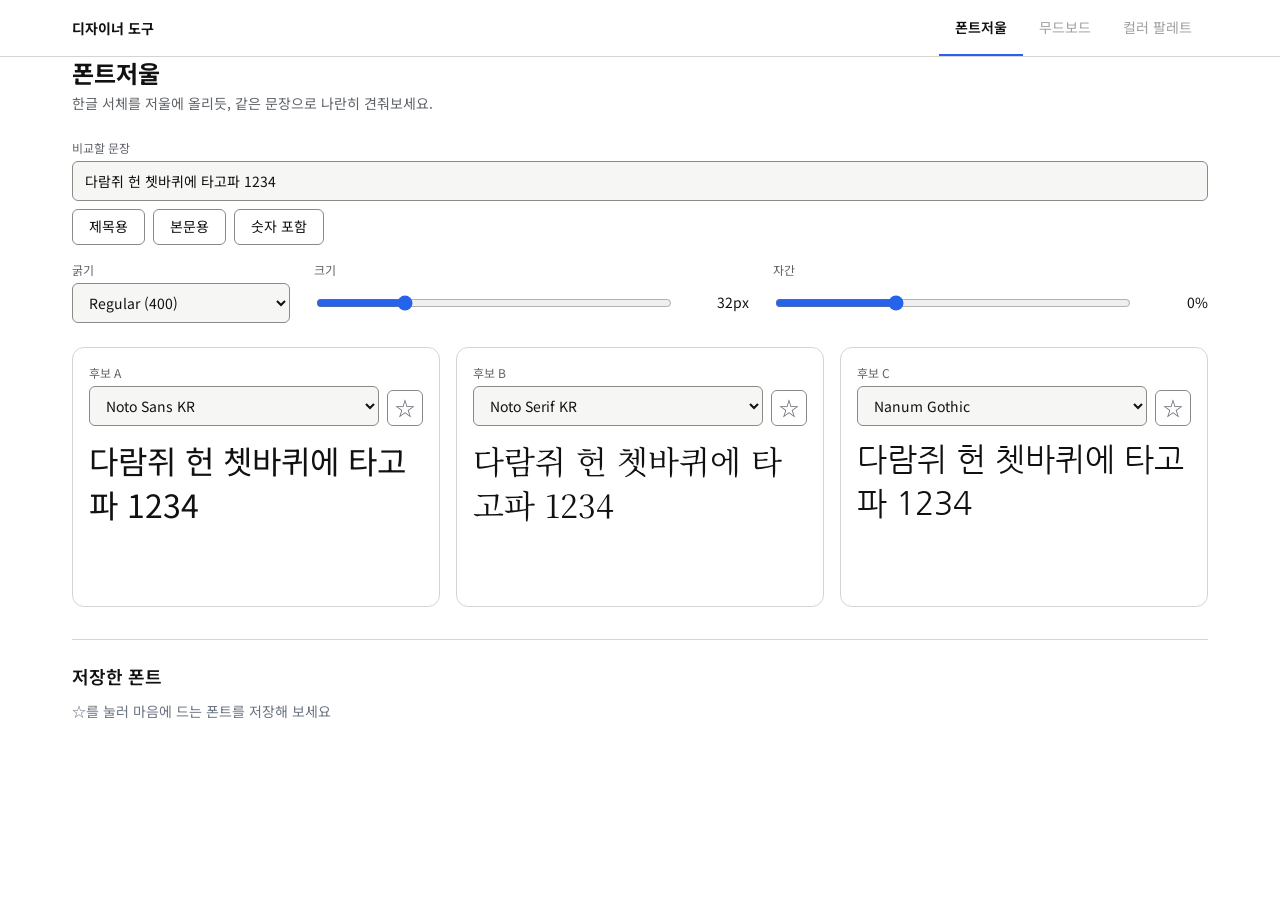
==== font/index.html @ b9d4577f "1차 작업" ====
<!doctype html>
<html lang="ko">
<head>
<meta charset="utf-8">
<meta name="viewport" content="width=device-width, initial-scale=1">
<title>폰트저울</title>
<link rel="preconnect" href="https://fonts.googleapis.com">
<link rel="preconnect" href="https://fonts.gstatic.com" crossorigin>
<!-- UI 서체 (공통) -->
<link rel="stylesheet" href="https://fonts.googleapis.com/css2?family=Noto+Sans+KR:wght@400;600;700&display=swap">
<!-- 디자인 토큰은 app/tokens.css에서만 정의 -->
<link rel="stylesheet" href="../app/tokens.css">
<style>
  /* [가정] app/tokens.css에 글자 크기 토큰이 없어 임시로 둠. 공통 변경 브랜치에서 app/tokens.css로 옮길 것 */
  :root {
    --text-title-size: 24px;   --text-title-weight: 700;   --text-title-lh: 1.3;
    --text-heading-size: 18px; --text-heading-weight: 600; --text-heading-lh: 1.4;
    --text-body-size: 14px;    --text-body-weight: 400;    --text-body-lh: 1.6;
    --text-caption-size: 12px; --text-caption-weight: 400; --text-caption-lh: 1.5;
  }

  * { box-sizing: border-box; }
  body {
    margin: 0; background: var(--color-bg); color: var(--color-text);
    font-family: var(--font-ui); font-size: var(--text-body-size);
    line-height: var(--text-body-lh);
  }
  button, input, select { font: inherit; color: inherit; }
  :focus-visible { outline: 2px solid var(--color-accent); outline-offset: 2px; }

  .wrap { max-width: 1200px; margin: 0 auto; padding: 0 var(--space-6); }
  @media (max-width: 640px) { .wrap { padding: 0 var(--space-4); } }

  /* 헤더 + 탭 */
  header { border-bottom: 1px solid var(--color-border); }
  header .wrap { display: flex; align-items: center; justify-content: space-between; gap: var(--space-4); height: 56px; }
  .brand { font-weight: 700; white-space: nowrap; }
  nav { display: flex; overflow-x: auto; }
  .tab {
    padding: var(--space-3) var(--space-4); border: 0; background: none; cursor: pointer;
    color: var(--color-text-sub); white-space: nowrap; border-bottom: 2px solid transparent;
    height: 56px;
  }
  .tab:hover { color: var(--color-text); }
  .tab[aria-selected="true"] { color: var(--color-text); font-weight: 600; border-bottom-color: var(--color-accent); }
  .tab[aria-disabled="true"] { cursor: not-allowed; opacity: .6; }

  main { padding: var(--space-5) 0 var(--space-6); }
  h1 { margin: 0; font-size: var(--text-title-size); font-weight: var(--text-title-weight); line-height: var(--text-title-lh); }
  .intro { margin: var(--space-1) 0 var(--space-5); color: var(--color-text-sub); }
  h2 { margin: 0 0 var(--space-3); font-size: var(--text-heading-size); font-weight: var(--text-heading-weight); line-height: var(--text-heading-lh); }

  /* 입력 */
  label, .label { display: block; margin-bottom: var(--space-1); color: var(--color-text-sub); font-size: var(--text-caption-size); line-height: var(--text-caption-lh); }
  .field { min-width: 0; }
  input[type="text"], select {
    width: 100%; height: 40px; padding: 0 var(--space-3);
    background: var(--color-surface); border: 1px solid var(--color-border-strong); border-radius: var(--radius-sm);
  }
  input[type="text"]:focus, select:focus { outline: none; border-color: var(--color-accent); }
  .samples { display: flex; flex-wrap: wrap; gap: var(--space-2); margin-top: var(--space-2); }
  .controls { display: grid; grid-template-columns: 1fr 2fr 2fr; gap: var(--space-5); margin-top: var(--space-4); }
  @media (max-width: 760px) { .controls { grid-template-columns: 1fr; gap: var(--space-4); } }

  .btn {
    height: 36px; padding: 0 var(--space-4); background: var(--color-bg);
    border: 1px solid var(--color-border-strong); border-radius: var(--radius-sm); cursor: pointer;
  }
  .btn:hover { background: var(--color-surface); }
  .btn:active { background: var(--color-border); }
  .btn-icon { width: 36px; padding: 0; }
  .btn-text { border-color: transparent; background: none; color: var(--color-text-sub); }

  /* 슬라이더 */
  .slider { display: flex; align-items: center; gap: var(--space-3); height: 40px; }
  .slider input { flex: 1; accent-color: var(--color-accent); }
  .slider output { min-width: 4.5em; text-align: right; font-variant-numeric: tabular-nums; }

  /* 비교 카드 */
  .cards { display: grid; grid-template-columns: repeat(3, minmax(0, 1fr)); gap: var(--space-4); margin-top: var(--space-5); }
  @media (max-width: 900px) { .cards { grid-template-columns: 1fr; } }
  .card {
    background: var(--color-bg); border: 1px solid var(--color-border); border-radius: var(--radius-md);
    padding: var(--space-4); display: flex; flex-direction: column; gap: var(--space-3); min-height: 260px;
  }
  .card-head { display: flex; gap: var(--space-2); align-items: flex-end; }
  .card-head .field { flex: 1; }
  .star { color: var(--color-text-sub); font-size: 20px; line-height: 1; }
  .star[aria-pressed="true"] { color: var(--color-accent); }
  .sample { flex: 1; overflow-wrap: anywhere; line-height: 1.4; min-height: 3em; }
  .skeleton { flex: 1; min-height: 80px; background: var(--color-surface); border-radius: var(--radius-sm); }
  .note { margin: 0; font-size: var(--text-caption-size); line-height: var(--text-caption-lh); color: var(--color-text-muted); }
  .error { color: var(--color-danger); }
  .empty { flex: 1; display: flex; flex-direction: column; align-items: center; justify-content: center; gap: var(--space-3); text-align: center; color: var(--color-text-sub); }

  /* 저장 목록 */
  .saved { margin-top: var(--space-6); padding-top: var(--space-5); border-top: 1px solid var(--color-border); }
  .chips { display: flex; flex-wrap: wrap; gap: var(--space-2); }
  .saved .note { font-size: var(--text-body-size); color: var(--color-text-muted); }
</style>
</head>
<body>
<header>
  <div class="wrap">
    <div class="brand">디자이너 도구</div>
    <nav role="tablist" aria-label="서비스">
      <button class="tab" role="tab" aria-selected="true">폰트저울</button>
      <button class="tab" role="tab" aria-selected="false" aria-disabled="true" title="아직 만들지 않았어요">무드보드</button>
      <button class="tab" role="tab" aria-selected="false" aria-disabled="true" title="아직 만들지 않았어요">컬러 팔레트</button>
    </nav>
  </div>
</header>

<main class="wrap">
  <h1>폰트저울</h1>
  <p class="intro">한글 서체를 저울에 올리듯, 같은 문장으로 나란히 견줘보세요.</p>

  <section aria-label="비교 조건">
    <div class="field">
      <label for="text">비교할 문장</label>
      <input type="text" id="text" autocomplete="off" placeholder="비교할 문장을 입력하세요">
      <div class="samples" role="group" aria-label="샘플 문장">
        <button class="btn" data-sample="오늘의 추천 코스를 확인해 보세요">제목용</button>
        <button class="btn" data-sample="다람쥐 헌 쳇바퀴에 타고파. 키스의 고유조건은 입술끼리 만나야 하고 특별한 기술은 필요치 않다.">본문용</button>
        <button class="btn" data-sample="다람쥐 헌 쳇바퀴에 타고파 1234567890">숫자 포함</button>
      </div>
    </div>
    <div class="controls">
      <div class="field">
        <label for="weight">굵기</label>
        <select id="weight"></select>
      </div>
      <div class="field">
        <label for="size">크기</label>
        <div class="slider"><input type="range" id="size" min="12" max="96" step="1"><output for="size" id="sizeOut"></output></div>
      </div>
      <div class="field">
        <label for="track">자간</label>
        <div class="slider"><input type="range" id="track" min="-5" max="10" step="1"><output for="track" id="trackOut"></output></div>
      </div>
    </div>
  </section>

  <section class="cards" id="cards" aria-label="후보 폰트 비교"></section>

  <section class="saved" aria-label="저장한 폰트">
    <h2>저장한 폰트</h2>
    <div id="saved"></div>
  </section>
</main>

<script>
/* [가정] API 키 없이 쓰는 고정 후보 목록. 굵기 정보는 확인 전 값이라 실제 로딩 결과로 점검 필요 */
const FONTS = [
  { name: 'Noto Sans KR',     weights: [100,200,300,400,500,600,700,800,900] },
  { name: 'Noto Serif KR',    weights: [200,300,400,500,600,700,800,900] },
  { name: 'Gothic A1',        weights: [100,200,300,400,500,600,700,800,900] },
  { name: 'IBM Plex Sans KR', weights: [100,200,300,400,500,600,700] },
  { name: 'Nanum Gothic',     weights: [400,700,800] },
  { name: 'Nanum Myeongjo',   weights: [400,700,800] },
  { name: 'Gowun Batang',     weights: [400,700] },
  { name: 'Black Han Sans',   weights: [400] },
];
const WEIGHT_LABEL = {100:'Thin',200:'ExtraLight',300:'Light',400:'Regular',500:'Medium',600:'SemiBold',700:'Bold',800:'ExtraBold',900:'Black'};
const DEFAULTS = { text: '다람쥐 헌 쳇바퀴에 타고파 1234', weight: 400, size: 32, track: 0, slots: ['Noto Sans KR','Noto Serif KR','Nanum Gothic'], saved: [] };

/* 상태: localStorage에 보관 (막혀 있어도 화면은 동작) */
const KEY = 'fontscale.v1';
let state;
try { state = { ...DEFAULTS, ...JSON.parse(localStorage.getItem(KEY) || '{}') }; } catch { state = { ...DEFAULTS }; }
const save = () => { try { localStorage.setItem(KEY, JSON.stringify(state)); } catch {} };

const $ = (id) => document.getElementById(id);
const byName = (n) => FONTS.find(f => f.name === n);
const loadStatus = {}; // 'loading' | 'ok' | 'fail' (같은 폰트는 한 번만 요청)

function nearest(weights, w) { return weights.reduce((a, b) => Math.abs(b - w) < Math.abs(a - w) ? b : a); }

function loadFont(name) {
  if (loadStatus[name]) return;
  loadStatus[name] = 'loading';
  const f = byName(name);
  const link = document.createElement('link');
  link.rel = 'stylesheet';
  link.href = `https://fonts.googleapis.com/css2?family=${name.replace(/ /g, '+')}:wght@${f.weights.join(';')}&display=swap`;
  link.onerror = () => { loadStatus[name] = 'fail'; renderCards(); };
  link.onload = () => {
    // 글꼴 파일까지 실제로 받았는지 확인
    document.fonts.load(`${f.weights[0]} 16px "${name}"`, '가').then(
      (r) => { loadStatus[name] = r.length ? 'ok' : 'fail'; renderCards(); },
      () => { loadStatus[name] = 'fail'; renderCards(); });
  };
  document.head.appendChild(link);
}

function fontOptions(selected) {
  return `<option value="">폰트 선택</option>` +
    FONTS.map(f => `<option value="${f.name}"${f.name === selected ? ' selected' : ''}>${f.name}</option>`).join('');
}

function renderCards() {
  const wrap = $('cards');
  // 선택 창이 열려 있을 때 다시 그려지지 않도록 카드 내용만 갱신
  state.slots.forEach((name, i) => {
    let card = wrap.children[i];
    if (!card) {
      card = document.createElement('article');
      card.className = 'card';
      card.innerHTML = `
        <div class="card-head">
          <div class="field"><label for="slot${i}">후보 ${String.fromCharCode(65 + i)}</label><select id="slot${i}">${fontOptions(name)}</select></div>
          <button class="btn btn-icon star" aria-label="저장" aria-pressed="false">☆</button>
        </div>
        <div class="body"></div>`;
      card.querySelector('select').onchange = (e) => { state.slots[i] = e.target.value || null; save(); if (e.target.value) loadFont(e.target.value); renderCards(); renderSaved(); };
      card.querySelector('.star').onclick = () => toggleSaved(state.slots[i]);
      wrap.appendChild(card);
    }
    const f = name && byName(name);
    const star = card.querySelector('.star');
    const on = !!name && state.saved.includes(name);
    star.textContent = on ? '★' : '☆';
    star.setAttribute('aria-pressed', on);
    star.setAttribute('aria-label', on ? `${name} 저장 해제` : `${name} 저장`);
    star.disabled = !name; star.style.opacity = name ? 1 : .4;
    card.querySelector('select').value = name || '';

    const body = card.querySelector('.body');
    body.style.display = 'contents';
    if (!f) {
      body.innerHTML = `<div class="empty"><span>폰트를 검색해서 추가해 보세요</span><button class="btn">폰트 추가</button></div>`;
      body.querySelector('button').onclick = () => card.querySelector('select').focus();
      return;
    }
    const st = loadStatus[name];
    if (st === 'fail') {
      body.innerHTML = `<p class="note error">폰트를 불러오지 못했어요</p><div><button class="btn">다시 시도</button></div>`;
      body.querySelector('button').onclick = () => { delete loadStatus[name]; document.querySelectorAll(`link[href*="${name.replace(/ /g,'+')}"]`).forEach(l => l.remove()); loadFont(name); renderCards(); };
      return;
    }
    if (st !== 'ok') { body.innerHTML = `<div class="skeleton" aria-busy="true"></div>`; return; }
    const w = nearest(f.weights, state.weight);
    const sample = document.createElement('div');
    sample.className = 'sample';
    sample.textContent = state.text || ' ';
    sample.style.cssText = `font-family:"${name}",sans-serif;font-weight:${w};font-size:${state.size}px;letter-spacing:${state.track / 100}em`;
    body.replaceChildren(sample);
    if (w !== state.weight) {
      const n = document.createElement('p');
      n.className = 'note';
      n.textContent = `${WEIGHT_LABEL[state.weight]}을 지원하지 않아 ${WEIGHT_LABEL[w]}(${w})로 보여줘요`;
      body.appendChild(n);
    }
  });
}

function toggleSaved(name) {
  if (!name) return;
  state.saved = state.saved.includes(name) ? state.saved.filter(n => n !== name) : [...state.saved, name];
  save(); renderCards(); renderSaved();
}

function renderSaved() {
  const box = $('saved');
  if (!state.saved.length) { box.innerHTML = `<p class="note">☆를 눌러 마음에 드는 폰트를 저장해 보세요</p>`; return; }
  box.innerHTML = '<div class="chips"></div>';
  state.saved.forEach(name => {
    const b = document.createElement('button');
    b.className = 'btn'; b.textContent = name;
    b.title = '빈 비교 칸에 채우기';
    b.onclick = () => {
      if (state.slots.includes(name)) return;
      const i = state.slots.findIndex(s => !s);
      if (i < 0) return; // 빈 칸이 없으면 변경하지 않음
      state.slots[i] = name; save(); loadFont(name); renderCards();
    };
    box.firstChild.appendChild(b);
  });
}

function renderControls() {
  $('sizeOut').textContent = `${state.size}px`;
  $('trackOut').textContent = `${state.track > 0 ? '+' : ''}${state.track}%`;
}

/* 초기화 */
$('weight').innerHTML = [100,200,300,400,500,600,700,800,900].map(w => `<option value="${w}">${WEIGHT_LABEL[w]} (${w})</option>`).join('');
$('text').value = state.text; $('weight').value = state.weight; $('size').value = state.size; $('track').value = state.track;

$('text').oninput = (e) => { state.text = e.target.value; save(); renderCards(); };
$('weight').onchange = (e) => { state.weight = +e.target.value; save(); renderCards(); };
$('size').oninput = (e) => { state.size = +e.target.value; save(); renderControls(); renderCards(); };
$('track').oninput = (e) => { state.track = +e.target.value; save(); renderControls(); renderCards(); };
document.querySelectorAll('[data-sample]').forEach(b => b.onclick = () => { state.text = b.dataset.sample; $('text').value = state.text; save(); renderCards(); });
document.querySelectorAll('.tab[aria-disabled="true"]').forEach(t => t.onclick = (e) => e.preventDefault());

// 저장된 값에 이전 목록에 없는 폰트가 있으면 비움
state.slots = (state.slots.length ? state.slots : DEFAULTS.slots).slice(0, 3).map(n => byName(n) ? n : null);
while (state.slots.length < 3) state.slots.push(null);
state.saved = state.saved.filter(byName);
state.slots.forEach(n => n && loadFont(n));
renderControls(); renderCards(); renderSaved();
</script>
</body>
</html>
---- app/tokens.css ----
:root {
  --color-bg: #FFFFFF;
  --color-surface: #F6F6F5;
  --color-text: #111111;
  --color-text-sub: #5F6368;
  --color-text-muted: #6B7280;
  --color-border: #D4D4D2;
  --color-border-strong: #8A8A87;
  --color-accent: #2563EB;
  --color-on-accent: #FFFFFF;
  --color-danger: #C62828;

  --font-ui: "Noto Sans KR", system-ui, sans-serif;

  --space-1: 4px;  --space-2: 8px;  --space-3: 12px;
  --space-4: 16px; --space-5: 24px; --space-6: 32px;

  --radius-sm: 6px;
  --radius-md: 12px;
}
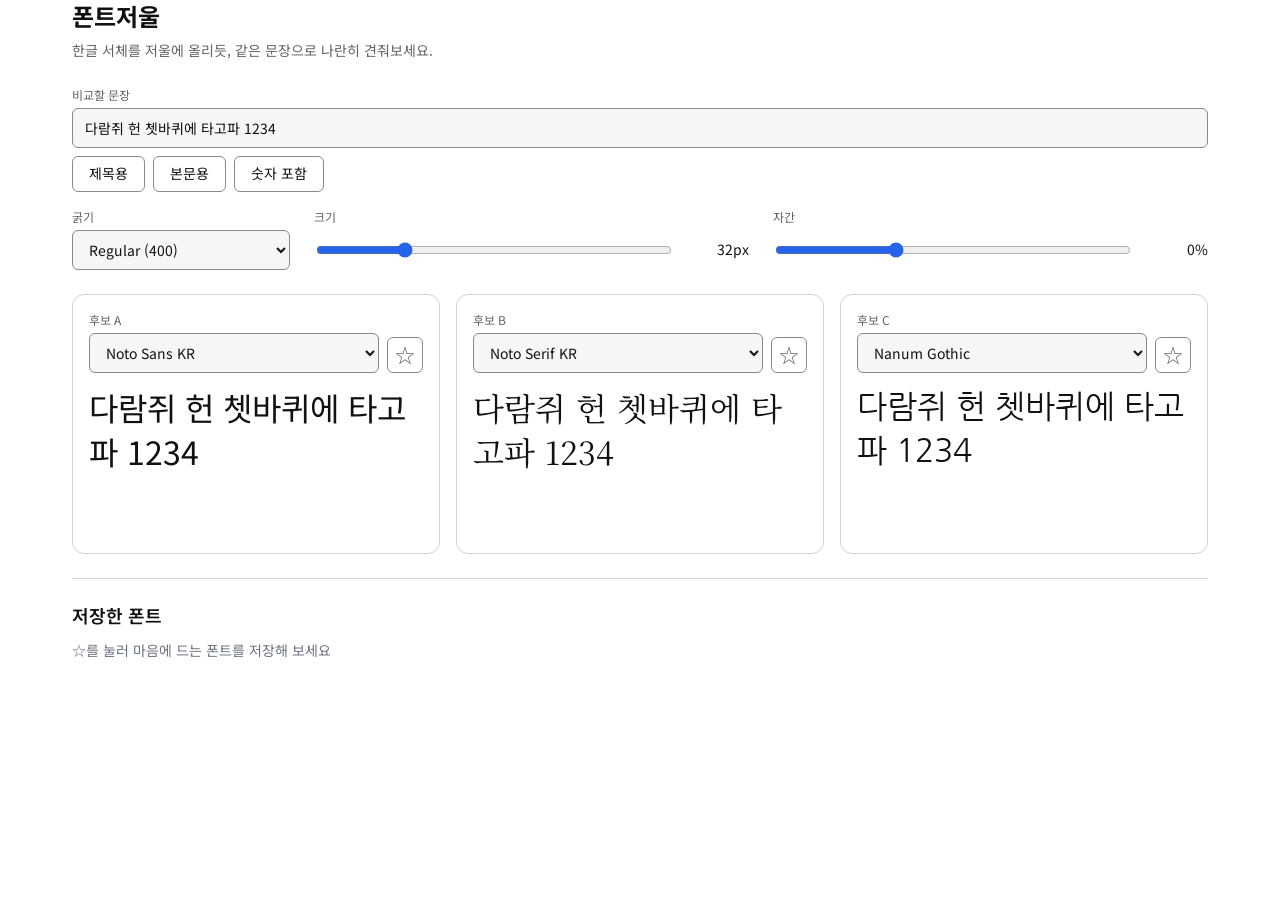
==== commit 0f84eb8a: "2차 작업" ====
--- a/font/index.html
+++ b/font/index.html
@@ -10,44 +10,9 @@
 <link rel="stylesheet" href="https://fonts.googleapis.com/css2?family=Noto+Sans+KR:wght@400;600;700&display=swap">
 <!-- 디자인 토큰은 app/tokens.css에서만 정의 -->
 <link rel="stylesheet" href="../app/tokens.css">
+<!-- 헤더·탭·제목 영역 공통 스타일 -->
+<link rel="stylesheet" href="../app/shell.css">
 <style>
-  /* [가정] app/tokens.css에 글자 크기 토큰이 없어 임시로 둠. 공통 변경 브랜치에서 app/tokens.css로 옮길 것 */
-  :root {
-    --text-title-size: 24px;   --text-title-weight: 700;   --text-title-lh: 1.3;
-    --text-heading-size: 18px; --text-heading-weight: 600; --text-heading-lh: 1.4;
-    --text-body-size: 14px;    --text-body-weight: 400;    --text-body-lh: 1.6;
-    --text-caption-size: 12px; --text-caption-weight: 400; --text-caption-lh: 1.5;
-  }
-
-  * { box-sizing: border-box; }
-  body {
-    margin: 0; background: var(--color-bg); color: var(--color-text);
-    font-family: var(--font-ui); font-size: var(--text-body-size);
-    line-height: var(--text-body-lh);
-  }
-  button, input, select { font: inherit; color: inherit; }
-  :focus-visible { outline: 2px solid var(--color-accent); outline-offset: 2px; }
-
-  .wrap { max-width: 1200px; margin: 0 auto; padding: 0 var(--space-6); }
-  @media (max-width: 640px) { .wrap { padding: 0 var(--space-4); } }
-
-  /* 헤더 + 탭 */
-  header { border-bottom: 1px solid var(--color-border); }
-  header .wrap { display: flex; align-items: center; justify-content: space-between; gap: var(--space-4); height: 56px; }
-  .brand { font-weight: 700; white-space: nowrap; }
-  nav { display: flex; overflow-x: auto; }
-  .tab {
-    padding: var(--space-3) var(--space-4); border: 0; background: none; cursor: pointer;
-    color: var(--color-text-sub); white-space: nowrap; border-bottom: 2px solid transparent;
-    height: 56px;
-  }
-  .tab:hover { color: var(--color-text); }
-  .tab[aria-selected="true"] { color: var(--color-text); font-weight: 600; border-bottom-color: var(--color-accent); }
-  .tab[aria-disabled="true"] { cursor: not-allowed; opacity: .6; }
-
-  main { padding: var(--space-5) 0 var(--space-6); }
-  h1 { margin: 0; font-size: var(--text-title-size); font-weight: var(--text-title-weight); line-height: var(--text-title-lh); }
-  .intro { margin: var(--space-1) 0 var(--space-5); color: var(--color-text-sub); }
   h2 { margin: 0 0 var(--space-3); font-size: var(--text-heading-size); font-weight: var(--text-heading-weight); line-height: var(--text-heading-lh); }
 
   /* 입력 */
@@ -94,23 +59,12 @@
   .empty { flex: 1; display: flex; flex-direction: column; align-items: center; justify-content: center; gap: var(--space-3); text-align: center; color: var(--color-text-sub); }
 
   /* 저장 목록 */
-  .saved { margin-top: var(--space-6); padding-top: var(--space-5); border-top: 1px solid var(--color-border); }
+  .saved { margin-top: var(--space-5); padding-top: var(--space-5); border-top: 1px solid var(--color-border); }
   .chips { display: flex; flex-wrap: wrap; gap: var(--space-2); }
   .saved .note { font-size: var(--text-body-size); color: var(--color-text-muted); }
 </style>
 </head>
 <body>
-<header>
-  <div class="wrap">
-    <div class="brand">디자이너 도구</div>
-    <nav role="tablist" aria-label="서비스">
-      <button class="tab" role="tab" aria-selected="true">폰트저울</button>
-      <button class="tab" role="tab" aria-selected="false" aria-disabled="true" title="아직 만들지 않았어요">무드보드</button>
-      <button class="tab" role="tab" aria-selected="false" aria-disabled="true" title="아직 만들지 않았어요">컬러 팔레트</button>
-    </nav>
-  </div>
-</header>
-
 <main class="wrap">
   <h1>폰트저울</h1>
   <p class="intro">한글 서체를 저울에 올리듯, 같은 문장으로 나란히 견줘보세요.</p>
@@ -292,7 +246,6 @@
 $('size').oninput = (e) => { state.size = +e.target.value; save(); renderControls(); renderCards(); };
 $('track').oninput = (e) => { state.track = +e.target.value; save(); renderControls(); renderCards(); };
 document.querySelectorAll('[data-sample]').forEach(b => b.onclick = () => { state.text = b.dataset.sample; $('text').value = state.text; save(); renderCards(); });
-document.querySelectorAll('.tab[aria-disabled="true"]').forEach(t => t.onclick = (e) => e.preventDefault());
 
 // 저장된 값에 이전 목록에 없는 폰트가 있으면 비움
 state.slots = (state.slots.length ? state.slots : DEFAULTS.slots).slice(0, 3).map(n => byName(n) ? n : null);
--- a/app/tokens.css
+++ b/app/tokens.css
@@ -17,4 +17,12 @@
 
   --radius-sm: 6px;
   --radius-md: 12px;
+
+  --text-title-size: 24px;   --text-title-weight: 700;   --text-title-lh: 1.3;
+  --text-heading-size: 18px; --text-heading-weight: 600; --text-heading-lh: 1.4;
+  --text-body-size: 14px;    --text-body-weight: 400;    --text-body-lh: 1.6;
+  --text-caption-size: 12px; --text-caption-weight: 400; --text-caption-lh: 1.5;
+
+  /* [가정] 문서 2장의 헤더 높이 64px를 토큰으로 둠 */
+  --header-height: 64px;
 }
--- a/app/shell.css
+++ b/app/shell.css
@@ -0,0 +1,39 @@
+/* 탭 틀(헤더 + 탭 + 서비스 제목 영역). 디자인 값은 app/tokens.css의 토큰으로만 쓴다. */
+
+* { box-sizing: border-box; }
+body {
+  margin: 0; background: var(--color-bg); color: var(--color-text);
+  font-family: var(--font-ui); font-size: var(--text-body-size);
+  line-height: var(--text-body-lh);
+}
+button, input, select { font: inherit; color: inherit; }
+:focus-visible { outline: 2px solid var(--color-accent); outline-offset: 2px; }
+
+.wrap { max-width: 1200px; margin: 0 auto; padding: 0 var(--space-6); }
+@media (max-width: 640px) { .wrap { padding: 0 var(--space-4); } }
+
+/* 헤더 + 탭 */
+header { border-bottom: 1px solid var(--color-border); }
+header .wrap {
+  display: flex; align-items: center; justify-content: space-between;
+  gap: var(--space-4); height: var(--header-height);
+}
+.brand { font-weight: 700; white-space: nowrap; }
+nav { display: flex; overflow-x: auto; }
+.tab {
+  padding: var(--space-3) var(--space-4); border: 0; background: none; cursor: pointer;
+  color: var(--color-text-sub); white-space: nowrap; border-bottom: 2px solid transparent;
+  height: var(--header-height);
+}
+.tab:hover { color: var(--color-text); }
+.tab[aria-selected="true"] { color: var(--color-text); font-weight: 600; border-bottom-color: var(--color-accent); }
+.tab[aria-disabled="true"] { cursor: not-allowed; opacity: .6; }
+
+/* 세로 간격: 헤더 → 제목 / 제목 → 소개 / 소개 → 첫 콘텐츠 / 콘텐츠 사이 */
+main { padding: var(--space-6) 0; }
+h1 {
+  margin: 0; font-size: var(--text-title-size);
+  font-weight: var(--text-title-weight); line-height: var(--text-title-lh);
+}
+.intro { margin: var(--space-2) 0 var(--space-5); color: var(--color-text-sub); }
+main > section + section { margin-top: var(--space-5); }
